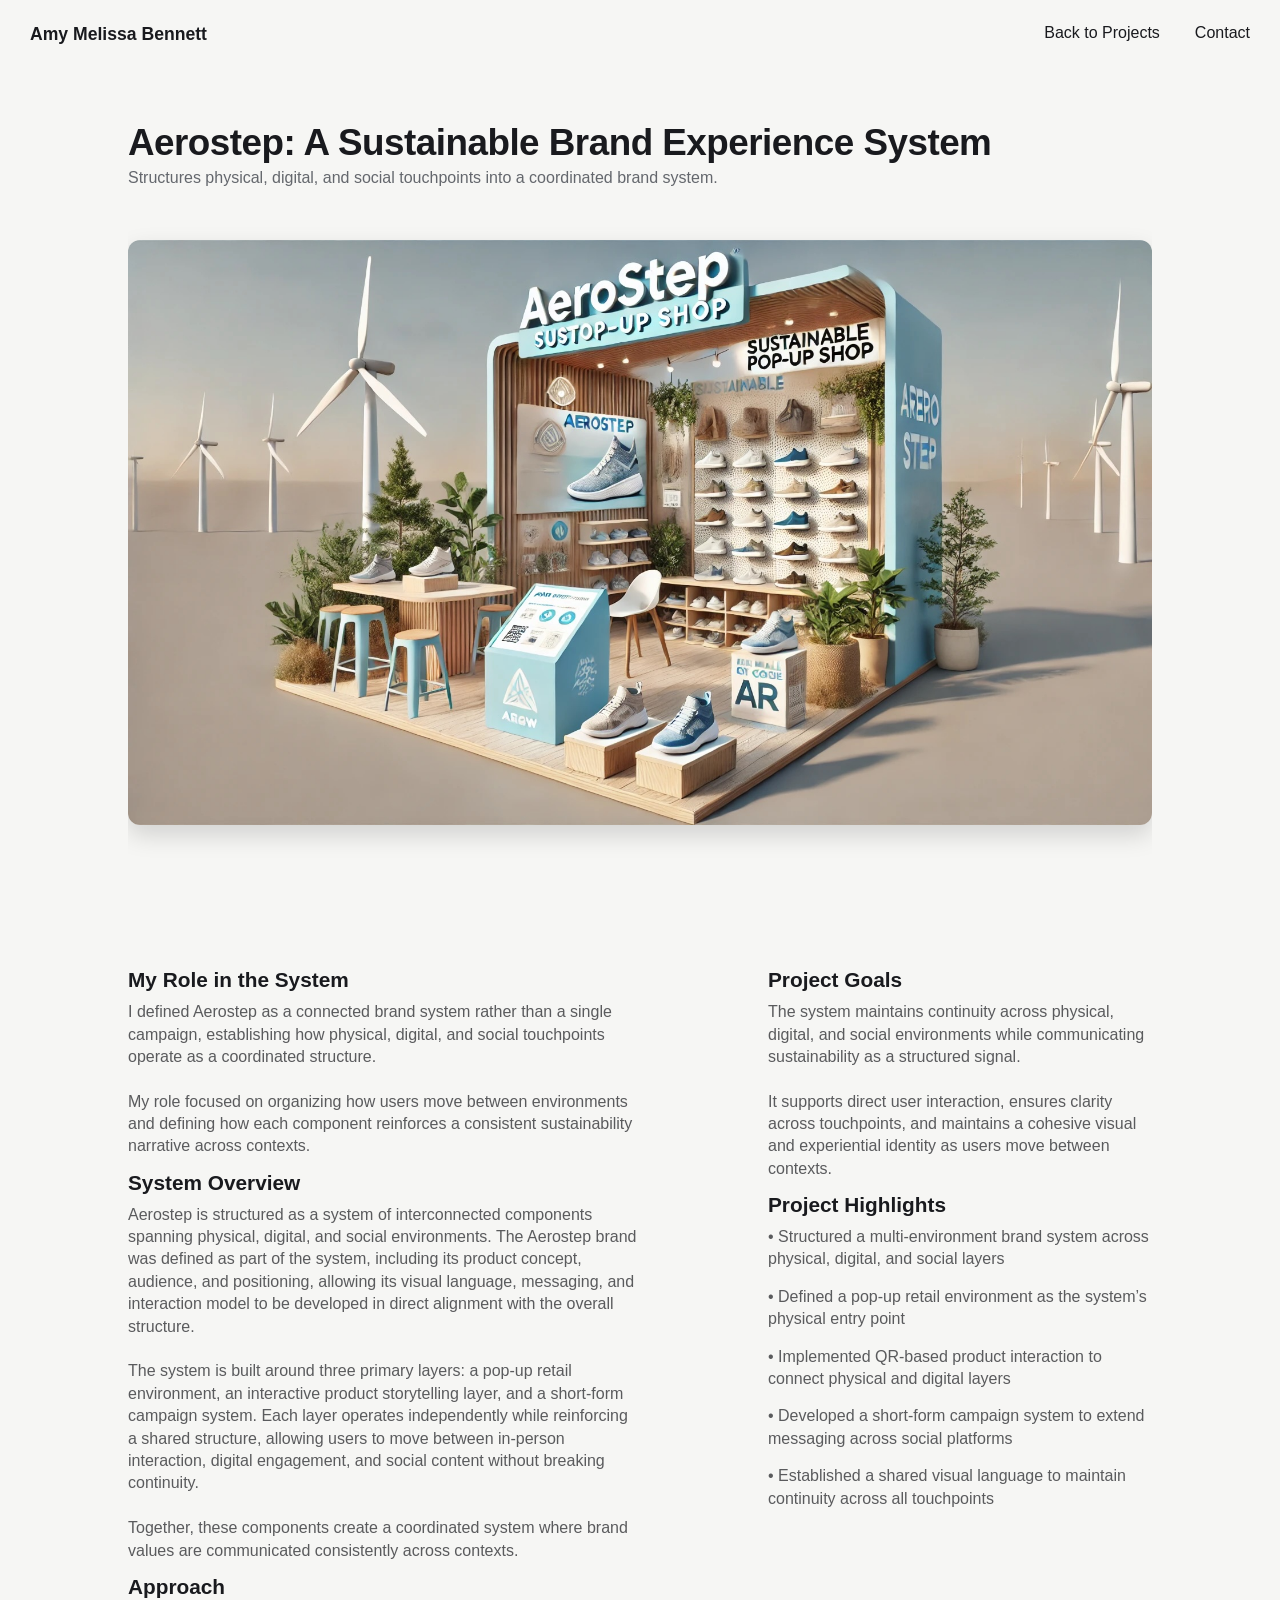
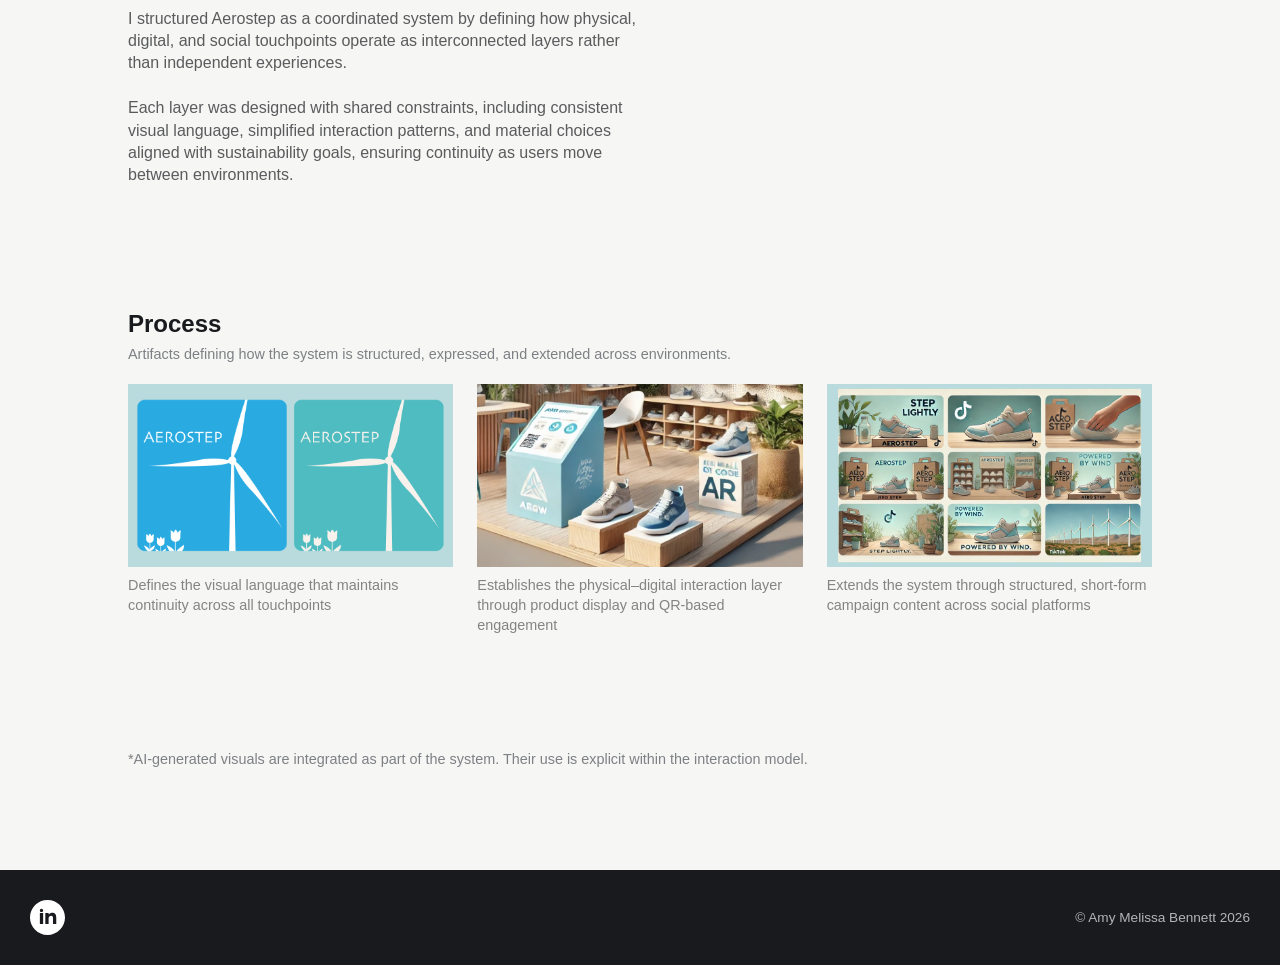
==== project-aerostep.html @ 5b9f4023 "Initial portfolio migration" ====
<!DOCTYPE html>
<html lang="en">

<head>
    <meta charset="utf-8">
    <title>Amy Melissa Bennett | Aerostep</title>
    <meta name="description" content="Aerostep is a sustainable brand experience system connecting physical, digital, and social touchpoints through coordinated interaction design.">
    <meta name="viewport" content="width=device-width, initial-scale=1, maximum-scale=1">

    <!--
        Portfolio site developed from a course starter template. 
        Structure, content hierarchy, responsive behavior, visual system, interaction systems, and project presentation have been extensively customized and refined.
    -->
    
    <link rel="stylesheet" href="css/reset.css">
    <link rel="stylesheet" href="css/styles.css">
    <link rel="shortcut icon" href="img/favicon.svg">
</head>

<body class="project-page">

    <header>
        <a href="index.html#top">
            <h1>Amy Melissa Bennett</h1>
        </a>
    </header>

    <nav id="nav">
        <a href="index.html#section-2">Back to Projects</a>
        <a href="index.html#section-4">Contact</a>
    </nav>

    <!-- Mobile menu -->
    <input type="checkbox" id="active" class="mobile-nav-input" aria-hidden="true">

    <div class="menu cross menu--1" aria-hidden="true">
        <label>
            <input id="checkbox" type="checkbox" onclick="toggleMobileNav()" class="mobile-nav-input">
            <svg viewBox="0 0 100 100">
                <circle cx="50" cy="50" r="30" />
                <path class="line--1" d="M0 40h62c13 0 6 28-4 18L35 35" />
                <path class="line--2" d="M0 50h70" />
                <path class="line--3" d="M0 60h62c13 0 6-28-4-18L35 65" />
            </svg>
        </label>
    </div>

    <main id="project">

        <!-- Project Hero -->
        <section class="project-hero col-80 margin-auto">
            <h2>Aerostep: A Sustainable Brand Experience System</h2>
            <p class="project-subtitle">
                Structures physical, digital, and social touchpoints into a coordinated brand system.
            </p>        
            <figure class="project-hero-image">
                <img src="img/AeroStep-pop-up.jpeg" alt="an ai generated image of an Aerostep pop-up event, featuring shoe displays, design elements, and interactivity">
            </figure>
        </section>

        <!-- Overview -->
        <section>

            <article class="col-40 col-left">
                <h3 class="project-heading-dark">My Role in the System</h3>
                <p>
                    I defined Aerostep as a connected brand system rather than a single campaign, establishing how physical, digital, and social touchpoints operate as a coordinated structure.
                    <br><br>
                    My role focused on organizing how users move between environments and defining how each component reinforces a consistent sustainability narrative across contexts.
                </p>

                <h3 class="project-heading-dark">System Overview</h3>
                <p>
                    Aerostep is structured as a system of interconnected components spanning physical, digital, and social environments. The Aerostep brand was defined as part of the system, including its product concept, audience, and positioning, allowing its visual language, messaging, and interaction model to be developed in direct alignment with the overall structure.
                    <br><br>
                    The system is built around three primary layers: a pop-up retail environment, an interactive product storytelling layer, and a short-form campaign system. Each layer operates independently while reinforcing a shared structure, allowing users to move between in-person interaction, digital engagement, and social content without breaking continuity.
                    <br><br>
                    Together, these components create a coordinated system where brand values are communicated consistently across contexts.
                </p>

                <h3 class="project-heading-dark">Approach</h3>
                <p>
                    I structured Aerostep as a coordinated system by defining how physical, digital, and social touchpoints operate as interconnected layers rather than independent experiences.
                    <br><br>
                    Each layer was designed with shared constraints, including consistent visual language, simplified interaction patterns, and material choices aligned with sustainability goals, ensuring continuity as users move between environments.
                </p>
            </article>

            <article class="col-30 col-right">
                <h3 class="project-heading-dark">Project Goals</h3>
                <p>
                    The system maintains continuity across physical, digital, and social environments while communicating sustainability as a structured signal.
                    <br><br>
                    It supports direct user interaction, ensures clarity across touchpoints, and maintains a cohesive visual and experiential identity as users move between contexts. 
                </p>

                <h3 class="project-heading-dark">Project Highlights</h3>
                <p>• Structured a multi-environment brand system across physical, digital, and social layers</p>
                <p>• Defined a pop-up retail environment as the system’s physical entry point</p>
                <p>• Implemented QR-based product interaction to connect physical and digital layers</p>
                <p>• Developed a short-form campaign system to extend messaging across social platforms</p>
                <p>• Established a shared visual language to maintain continuity across all touchpoints</p>
            </article>

            

        </section>

        

        <!-- Process Section -->
        <section class="process-grid">

            <div class="col-80 margin-auto">
                <h3 class="project-heading-dark">Process</h3>
                <p class="process-note">
                    Artifacts defining how the system is structured, expressed, and extended across environments.
                </p>
            </div>

            <div class="col-80 margin-auto">
                <div class="grid grid-three">

                    <figure class="grid-item process-image">
                        <a href="img/aerostep-logos.jpg" target="_blank" rel="noopener noreferrer">
                            <img src="img/aerostep-logos.jpg" alt="Aerostep brand identity showing two color variations of a wind turbine-inspired logo on blue and teal backgrounds">
                        </a>
                        <p>Defines the visual language that maintains continuity across all touchpoints</p>
                    </figure>

                    <figure class="grid-item process-image">
                        <a href="img/aerostep-qr-interaction.jpg" target="_blank" rel="noopener noreferrer">
                            <img src="img/aerostep-qr-interaction.jpg" alt="Aerostep pop-up retail display featuring sustainable footwear, QR-based interaction, and AR product experience elements">
                        </a>
                        <p>Establishes the physical–digital interaction layer through product display and QR-based engagement</p>
                    </figure>

                    <figure class="grid-item process-image">
                        <a href="img/aerostep-tiktok-ad-1.jpg" target="_blank" rel="noopener noreferrer">
                            <img src="img/aerostep-tiktok-ad-1.jpg" 
                                alt="AI-generated image of a nine panel TikTok ad spot using phrases 'Powered By Wind' and 'Step Lightly'">
                        </a>
                        <p>Extends the system through structured, short-form campaign content across social platforms</p>
                    </figure>
                </div>
            </div>
        </section>
        <div class="col-80 margin-auto">
            <p class="ai-note">
                *AI-generated visuals are integrated as part of the system. Their use is explicit within the interaction model.
            </p>
        </div>
    </main>

    <footer>
        <a href="https://www.linkedin.com/in/amy-melissa-bennett-996837213/" target="_blank" rel="noopener" aria-label="Visit Amy Melissa Bennett's LinkedIn profile" class="linkedin-btn"></a>

        <p id="copyright">© Amy Melissa Bennett 2026</p>
    </footer>

<script src="js/main.js"></script>



</body>
</html>
---- css/styles.css ----
/* 
    Portfolio site developed from a course starter template.
    Layout systems, responsive behavior, interaction styling,
    visual hierarchy, component structure, and project presentation
    have been extensively customized and refined.
*/

/* --Foundation-- */

:root {
    --color-bg: #F6F6F4;            /* Background (light, soft white) */
    --color-accent-light: #E6DED7;  /* Clay pink (divider, subtle tint) */
    --color-text: #191A1E;          /* Primary text */
    --color-text-light: #4B4F56;    /* Subtext, hover elements */
    --color-highlight: #ef862f;     /* CTA, buttons, hover, link highlights */
    --color-border: #f9a661;          /* Optional warm glow or hover edge */
    }


html {
    scroll-behavior: smooth;
}

body {
    margin: 0;
    position: relative;
    font-style: normal;
    font-size: 18px;
    color: var(--color-text);
    box-sizing: border-box;
    background-color: var(--color-bg);
    font-family: 'Inter', sans-serif;
}

img {
    width: 100%;
}


/* Typography */
h1,
h2,
h3,
h4,
h5,
h6 {
    margin: 0;
}

h1 {
    font-weight: 600;
    min-height: 50px;
    display: flex;
    align-items: center;
}

h2 {
    font-size: 1.5em;
    font-weight: 700;
    padding-bottom: 30px;
    letter-spacing: -0.5px;
}

h3 {
    font-size: 1.3em;
    font-weight: 600;
    margin-bottom: 20px;
    color: var(--color-bg);
    line-height: 1;
}

.hero h3 {
    color: #4B4F56;
    font-weight: 400;
}

.hero h4 {
    color: #4B4F56;
}

p {
    line-height: 1.4;
    opacity: .7;
    font-weight: 300;
    margin-bottom: 15px;
}

/* Project subtitle (system-level descriptor under h2) */
.project-page h2 {
    padding-bottom: 0;
}

.project-subtitle {
    margin-top: 0.35rem;
    margin-bottom: clamp(2rem, 4vw, 3.5rem);
    font-size: clamp(1rem, 1.1vw, 1.15rem);
    line-height: 1.35;
    color: var(--color-text-light);
    opacity: 0.85;
}

a {
    text-decoration: none;
    color: inherit;
    transition: color .3s, transform .3s;
    font-weight: 400;
}

a span {
    display: inline-block;
    transition: transform .3s;
}

a:hover {
    color:	var(--color-text-light)
}

a:hover span {
    transform: translateX(5px);
}

.ai-note {
    color: var(--color-text-light);
    font-size: .9rem;
    padding-top: 1.5rem;
}

/* Typography Media Queries */
@media only screen and (min-width: 768px) {
    body {
        font-size: 16px;
    }

    h2 {
        font-size: 2.3rem;
    }
}

@media only screen and (min-width: 1500px) {
    body {
        font-size: 18px;
    }

    h2 {
        font-size: 3.0vw;
    }
}

.project-heading-dark {
    color: #191A1E;
    font-weight: 600;
    margin-bottom: 10px;
}

.primary-btn {
    display: inline-block;
    background-color: #4B4F56;
    color: #FDFCF8;
    padding: 15px 35px;
    margin-top: 20px;
    font-size: 0.9em;
    border: none;
    border-radius: 10px;
    box-shadow: 0 4px 12px rgba(0, 0, 0, 0.15);
    transition: all 0.3s ease;
    cursor: pointer;
    font-family: 'Inter', sans-serif;
    text-align: center;
}

.primary-btn:hover {
    background-color: #ef862f;
    color: #FDFCF8;
    box-shadow: 0 6px 13px rgb(180, 84, 6);
}


/* Layout */
section {
    box-sizing: border-box;
    position: relative;
    padding: 75px 0;
    display: flex;
    flex-direction: column;
    justify-content: space-between;
    align-items: center;
    flex-wrap: wrap;
    overflow: hidden;
}

section.col-80.margin-auto {
    padding-bottom: 30px;
}

.hero {
    display: flex;
    align-items: flex-end;
    justify-content: flex-end;
    background-image: url("../img/hero-2.5.png");
    background-repeat: no-repeat;
    background-size: cover;
    background-position: center;
    padding: 80px 80px 140px 80px;
}

.hero-copy {
    max-width: 560px;
    color: white;
    text-align: left;
    margin-right: 60px;
}

.hero-copy h2 {
    font-weight: 700;
    font-size: 2.3rem;
    line-height: 1.1;
    color: white;
}

.hero-copy p {
    font-weight: 400;
    color: white;
    opacity: .9;
    font-size: 1.1rem;
    line-height: 1.2;
    margin-top: -17px;
}

.vimeo-container {
    width: 100%;
    max-width: 1280px;
    aspect-ratio: 16 / 9;
    margin: 0 auto 40px auto;
    position: relative;
}
.vimeo-container iframe {
    border-radius: 12px;
    overflow: hidden;
    box-shadow: 0 10px 25px rgba(0, 0, 0, 0.15);
    width: 100%;
    height: 100%;
    display: block;
}

#project {
    padding-top: 50px;
}

.col-left {
    margin: auto;
    margin-bottom: 35px;
}

.col-right {
    margin: auto;
    margin-bottom: 35px;
}

.auto-width {
    width: 80%;
}

.col-30,
.col-40,
.col-50,
.col-60,
.col-80 {
    width: 80%;
}

.full-width {
    width: 100%;
}

.margin-auto {
    margin: auto;
}

.center-text {
    text-align: center;
}

.round-corners {
    border-radius: 10px;
}

#section-1 h2 {
        margin-top: 40px;
}

#section-2 h2 {
    margin-top: 30px;
}

/* Project page hero media.
   Supports both embedded video and static image hero layouts. */
.project-hero {
    flex-direction: column;
    align-items: flex-start;
}

.project-hero-image {
    width: 100%;
    max-width: 1280px;
    margin: 0 auto 40px auto;
}

.project-hero-image img {
    display: block;
    width: 100%;
    height: auto;
    border-radius: 12px;
    box-shadow: 0 10px 25px rgba(0, 0, 0, 0.15);
}

/* Layout Media Queries */

@media only screen and (max-width: 767px) {

    .hero {
        min-height: 100vh;
        padding: 110px 20px 50px 20px;
        justify-content: flex-end;
        align-items: flex-end;
        background-position: center;
    }

    .hero-copy {
        margin-right: 20px;
        max-width: 300px;
        text-align: left;
    }

    .hero-copy h2 {
        font-size: 2rem;
        line-height: 1.12;
        max-width: 300px;
        padding-bottom: 13px;
    }

    .hero-copy p {
        font-size: 1rem;
        line-height: 1.25;
        max-width: 260px;
        margin-top: 4px;
    }

    section {
        padding: 20px 0;
    }

    #section-4 .primary-btn {
        display: block;
        margin: 7px auto;
        width: 80%;
        max-width: 300px;
    }

    .project-page .vimeo-container {
        aspect-ratio: 2 / 3;
    }

    .process-grid .grid {
        grid-template-columns: 1fr;
    }
}

@media only screen and (min-width: 768px) {
    section {
        flex-direction: row;
    }

    section.flex-reverse {
        flex-direction: row-reverse;
    }

    .col-left {
        margin-top: 0;
        margin-bottom: 35px;
        margin-left: 10%;
        margin-right: 5%;
        align-self: flex-start;
    }

    .col-right {
        margin-top: 0;
        margin-bottom: 35px;
        margin-right: 10%;
        margin-left: 5%;
        align-self: flex-start;
    }

    .auto-width {
        width: auto;
    }

    .col-30 {
        width: 30%;
    }

    .col-40 {
        width: 40%;
    }

    .col-50 {
        width: 50%;
    }

    .col-60 {
        width: 60%;
    }
}

@media screen and (min-width: 1024px) {
    section.full-height {
        min-height: 100vh;
        padding: 100px 0;
    }
}

/* Header & Navigation */
header {
    box-sizing: border-box;
    position: fixed;
    width: 100%;
    display: flex;
    flex-direction: row;
    justify-content: space-between;
    align-items: center;
    padding: 10px 30px;
    z-index: 998;
    font-size: 1.1em;
    background-color: rgba(255, 255, 255, 0);
    transition: background-color .45s ease, color .65s ease;
    color: white;
}

header h1 {
    transition: color .8s ease;
}

.header-solid {
    background-color: rgba(255, 255, 255, 1);
    color: #191A1E;
}

body.menu-open header h1 {
    color: #191A1E;
}

/* Mobile Menu & Button Animation */

.mobile-nav-input {
    display: none;
}

.menu--1 label {
    display: block;
    cursor: pointer;
    position: fixed;
    width: 25vw;
    height: 25vw;
    max-width: 80px;
    max-height: 80px;
    top: -5px;
    right: 0;
    z-index: 998;
    padding: 0 10px;
}

.menu--1 path {
    fill: none;
    stroke: #ffffff;
    stroke-width: 3;
    stroke-linecap: round;
    stroke-linejoin: round;
    --length: 24;
    --offset: -38;
    stroke-dasharray: var(--length) var(--total-length);
    stroke-dashoffset: var(--offset);
    transition: all .8s cubic-bezier(.645, .045, .355, 1);
}

body.scrolled .menu--1 path {
    stroke: #000000;
}

body.menu-open header h1 {
    color: #191A1E;
}

body.menu-open .menu--1 path {
    stroke: #191A1E;
}

body.menu-open {
    overflow: hidden;
}

.menu--1 circle {
    fill: #fff3;
    opacity: 0;
}

.menu--1 label:hover circle {
    opacity: 1;
}

.cross input:checked+svg .line--1,
.cross input:checked+svg .line--3 {
    --length: 22.627416998;
}

.cross input:checked+svg .line--2 {
    --length: 0;
}

.menu--1 .line--1,
.menu--1 .line--3 {
    --total-length: 126.64183044433594;
}

.menu--1 .line--2 {
    --total-length: 70;
}

.menu--1 input:checked+svg .line--1,
.menu--1 input:checked+svg .line--3 {
    --offset: -94.1149185097;
}

.menu--1 input:checked+svg .line--2 {
    --offset: -50;
}

nav a {
    margin-right: 0;
    margin-bottom: 35px;
}

nav a:last-of-type {
    margin-right: 0;
}

nav {
    display: flex;
    justify-content: center;
    align-items: center;
    position: fixed;
    top: 0;
    right: -110%;
    flex-direction: column;
    z-index: 997;
    height: 100vh;
    width: 100vw;
    background-color: #F1F3F5;
    transition: right 1s ease;
    font-size: 2em;
    opacity: 1;
    font-weight: 700;
    color: #191A1E;
}

.show-nav-mob {
    right: 0;
}

.overflow-mob {
    width: 110%;
}

/* Mobile Menu Media Queries */
@media screen and (min-width: 768px) {
    .menu--1 {
        display: none;
    }

    nav {
        float: right;
        position: fixed;
        right: 0;
        top: 15px;
        width: 50%;
        padding: 10px 30px;
        background-color: transparent;
        z-index: 999;
        height: auto;
        width: auto;
        flex-direction: row;
        font-size: 1em;
        color: white;
    }

    nav a {
        margin-right: 35px;
        margin-bottom: 0;
    }

    nav a:last-of-type {
        margin-right: 0;
    }

    .overflow-mob {
        width: 40%;
    }
}

@media only screen and (min-width: 768px) and (max-width: 1023px) {
    .hero {
        min-height: 100vh;
        justify-content: flex-end;
        align-items: flex-end;
        padding: 100px 70px 90px 40px;
    }

    .hero-copy {
        max-width: 540px;
        margin-right: 0;
    }

    .hero-copy h2 {
        font-size: 2.3rem;
        line-height: 1.15;
        padding-bottom: 12px;
    }

    .hero-copy p {
        font-size: 1.1rem;
        line-height: 1.25;
        margin-top: 0px;
    }
}


/* Grid */
.grid-wrapper {
    display: flex;
    flex-direction: row;
    flex-wrap: wrap;
    justify-content: center;
}

.grid-wrapper a {
    box-sizing: border-box;
    width: 100%;
    position: relative;
    overflow: hidden;
}

.grid-wrapper article figure {
    aspect-ratio: 16 / 9;
    width: 100%;
    overflow: hidden;
    border-radius: 8px;
}

.grid-wrapper article img {
    width: 100%;
    height: 100%;
    object-fit: cover;
    display: block;
    transition: transform 0.3s;
}

.grid-wrapper article {
    position: relative;
    overflow: hidden;
}


.grid-wrapper article::before {
    content: "";
    position: absolute;
    top: 0;
    left: 0;
    height: 100%;
    width: 100%;
    background: rgba(0, 0, 0, 0.08);
    z-index: 1;
    pointer-events: none;
    transition: background 0.3s ease;
}

.grid-wrapper article:hover::before {
    background: rgba(0, 0, 0, 0.15);
}


.grid-item-text {
    z-index: 2;
}

.grid-item-text {
    height: 100%;
    width: 100%;
    position: absolute;
    top: 0;
    left: 0;
    margin: 0;
    display: flex;
    flex-direction: column;
    justify-content: center;
    align-items: stretch;
    background-color: rgba(0, 0, 0, .5);
    color: var(--color-bg);
    opacity: 0;
    transition: opacity .3s;
}

.grid-wrapper article:hover .grid-item-text {
    opacity: 1;
}

.grid-wrapper article:hover img {
    transform: scale(1.5);
}

/* Grid Media Queries */
@media screen and (min-width: 768px) {
    .grid-wrapper a {
        width: 50%;
    }
}

@media screen and (min-width: 1024px) {
    .grid-wrapper a {
        width: 33.333%;
    }
}


/* Footer */
footer {
    display: flex;
    justify-content: space-between;
    align-items: center;
    padding: 30px;
    margin-top: 100px;
    background-color: 	var(--color-text);
    color: var(--color-bg);
}

.linkedin-btn {
    position: relative;
    width: 35px !important;
    height: 35px;
    z-index: 20;
    background: url("../img/ico-linkedin-light.svg") no-repeat;
    transition: all .25s ease-in-out;
    margin-right: 30px;
}

#copyright {
    margin-left: auto;
    margin-bottom: 0;
    font-size: .85em;
}

/* Process Grid Section */

.process-grid {
    padding-top: 0;
    margin-top: 0;
}

.process-grid h3 {
    margin-bottom: 32px; 
    font-size: 1.5rem;
}

.process-grid .grid {
    display: grid;
    grid-template-columns: 1fr 1fr;
    gap: 24px;
}

.process-grid .grid-item img {
    width: 100%;
    height: auto;
    display: block;
}

.process-grid .grid-item p {
    margin-top: 8px;
    font-size: 0.9rem;
    color: #555;
}

.process-grid .grid-three {
    grid-template-columns: repeat(3, 1fr);
}

.process-image a {
    display: block;
    cursor: zoom-in;
}

.process-image a:hover img {
    transform: scale(1.02);
    filter: brightness(0.9);
}

.process-image img {
    transition: transform 0.3s ease, filter 0.3s ease;
}

.process-note {
    color: var(--color-text-light);
    font-size: 0.9rem;
    margin-top: -1.5rem;
    margin-bottom: 1.25rem;
}

.image-crop {
    height: 390px;          
    overflow: hidden;
}

.image-crop img {
    width: 100%;
    height: 100%;
    object-fit: cover;
    object-position: top;
}

/* Project page navigation overrides. 
Keeps fixed header text and mobile menu icon 
visible across light-background project pages. */
.project-page header,
.project-page header a,
.project-page header h1,
.project-page nav a {
    color: #191A1E;
}

.project-page .menu.cross svg path {
    stroke: #191A1E;
}

.project-page .menu.cross svg circle {
    stroke: #191A1E;
    fill: #191A1E;
}

.grid-wrapper article .grid-item-text > * {
    max-width: 80%;
    margin-left: 10%;
    margin-right: auto;
    text-align: left;
}
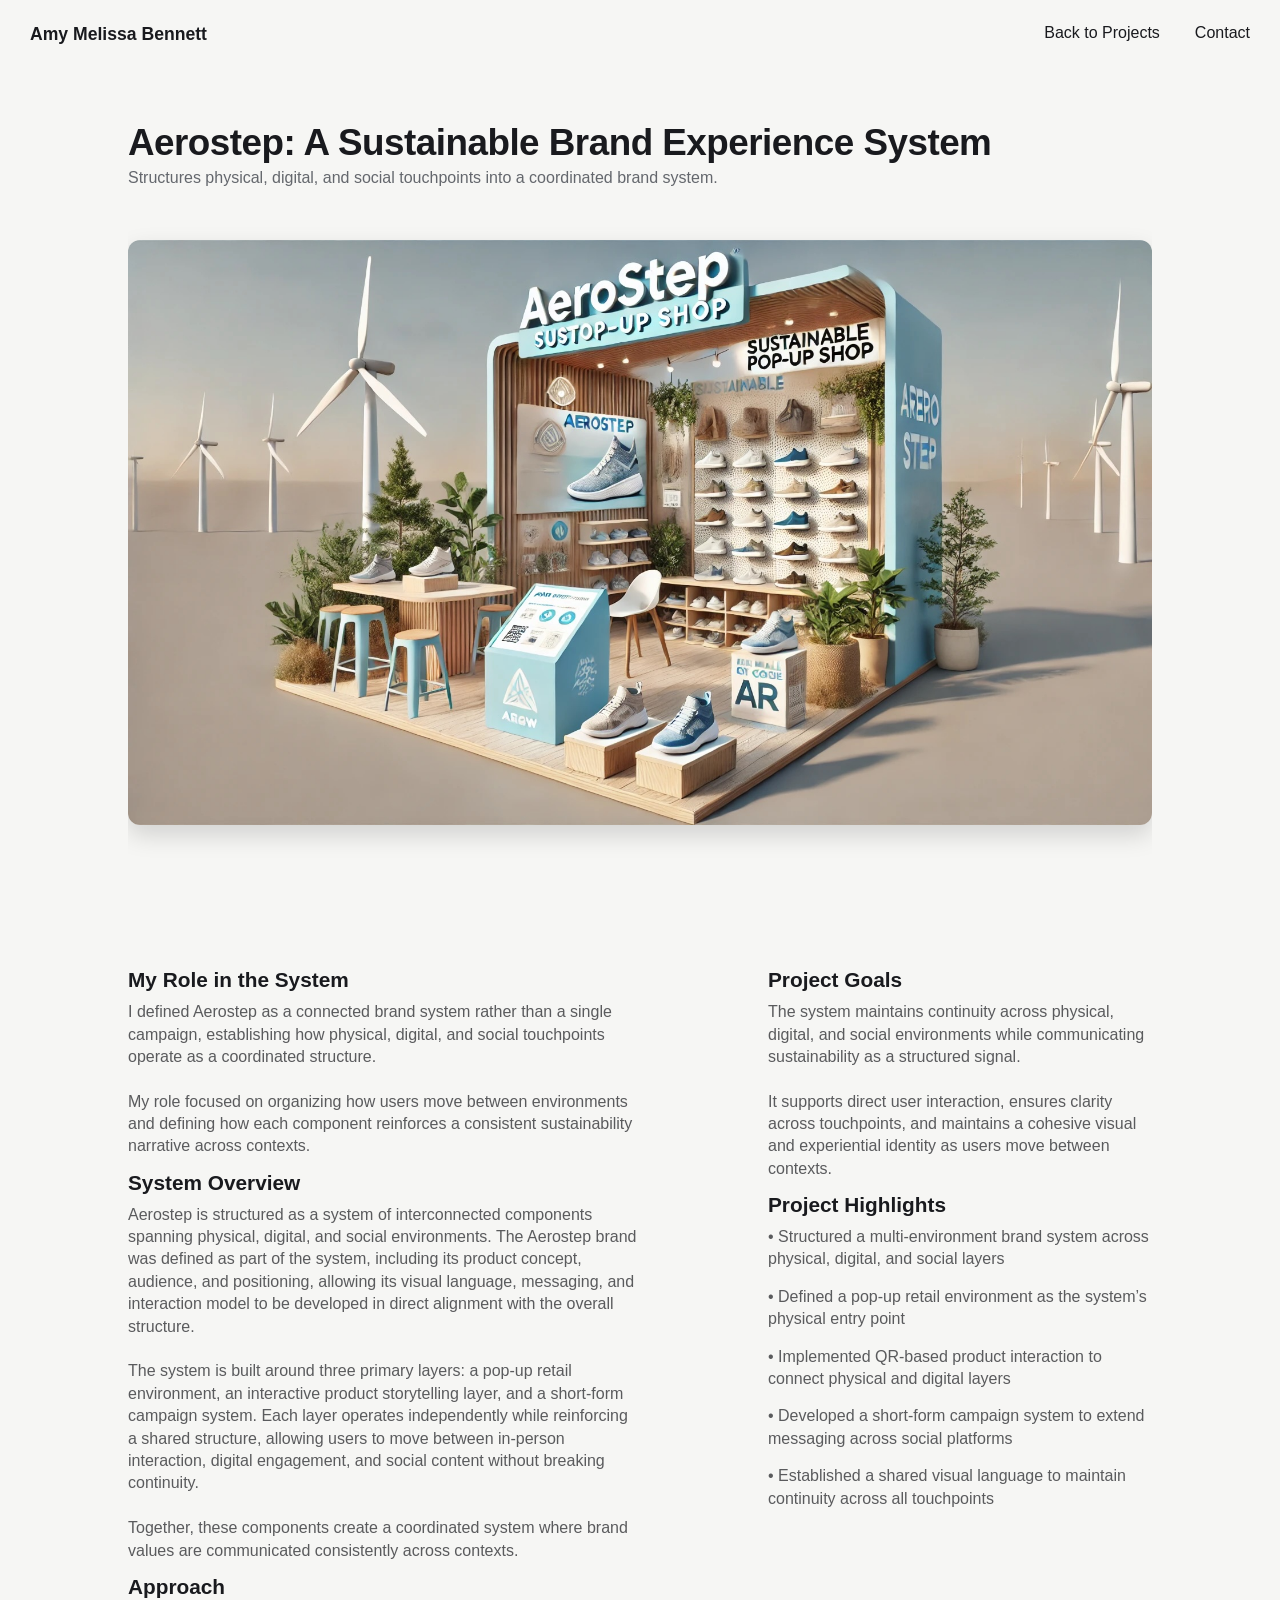
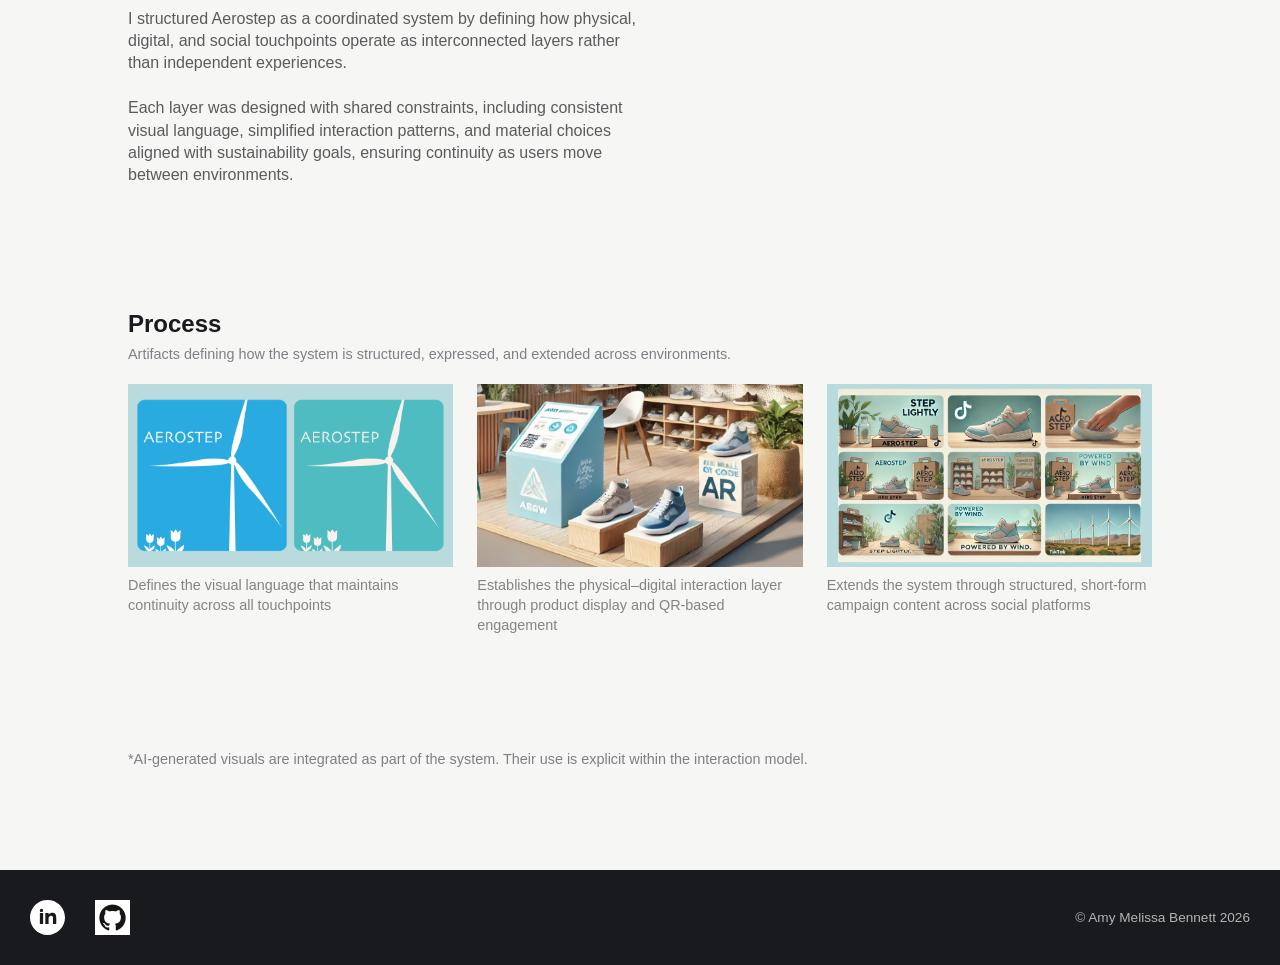
==== commit 16c5d50e: "Updated portfolio links and project system details" ====
--- a/project-aerostep.html
+++ b/project-aerostep.html
@@ -153,7 +153,15 @@
     </main>
 
     <footer>
-        <a href="https://www.linkedin.com/in/amy-melissa-bennett-996837213/" target="_blank" rel="noopener" aria-label="Visit Amy Melissa Bennett's LinkedIn profile" class="linkedin-btn"></a>
+        <a href="https://www.linkedin.com/in/amy-melissa-bennett-996837213/" target="_blank" rel="noopener" aria-label="Visit Amy Melissa Bennett's LinkedIn profile" class="social-btn linkedin-btn"></a>
+        
+        <a href="https://github.com/amymelissabennettmedia-dotcom/amy-bennett-portfolio"
+        target="_blank"
+        rel="noopener"
+        aria-label="Visit Amy Melissa Bennett's GitHub repository"
+        class="social-btn github-btn">
+        <img src="img/github.png" alt="GitHub">
+        </a>
 
         <p id="copyright">© Amy Melissa Bennett 2026</p>
     </footer>
--- a/css/styles.css
+++ b/css/styles.css
@@ -13,7 +13,7 @@
     --color-text: #191A1E;          /* Primary text */
     --color-text-light: #4B4F56;    /* Subtext, hover elements */
     --color-highlight: #ef862f;     /* CTA, buttons, hover, link highlights */
-    --color-border: #f9a661;          /* Optional warm glow or hover edge */
+    --color-border: #f9a661;          /* warm glow or hover edge */
     }
 
 
@@ -740,14 +740,21 @@
     color: var(--color-bg);
 }
 
-.linkedin-btn {
+.social-btn {
     position: relative;
     width: 35px !important;
     height: 35px;
     z-index: 20;
-    background: url("../img/ico-linkedin-light.svg") no-repeat;
     transition: all .25s ease-in-out;
     margin-right: 30px;
+}
+
+.linkedin-btn {
+    background: url("../img/ico-linkedin-light.svg") no-repeat;
+}
+
+.github-btn {
+    background: url("../img/github.svg") no-repeat;
 }
 
 #copyright {
